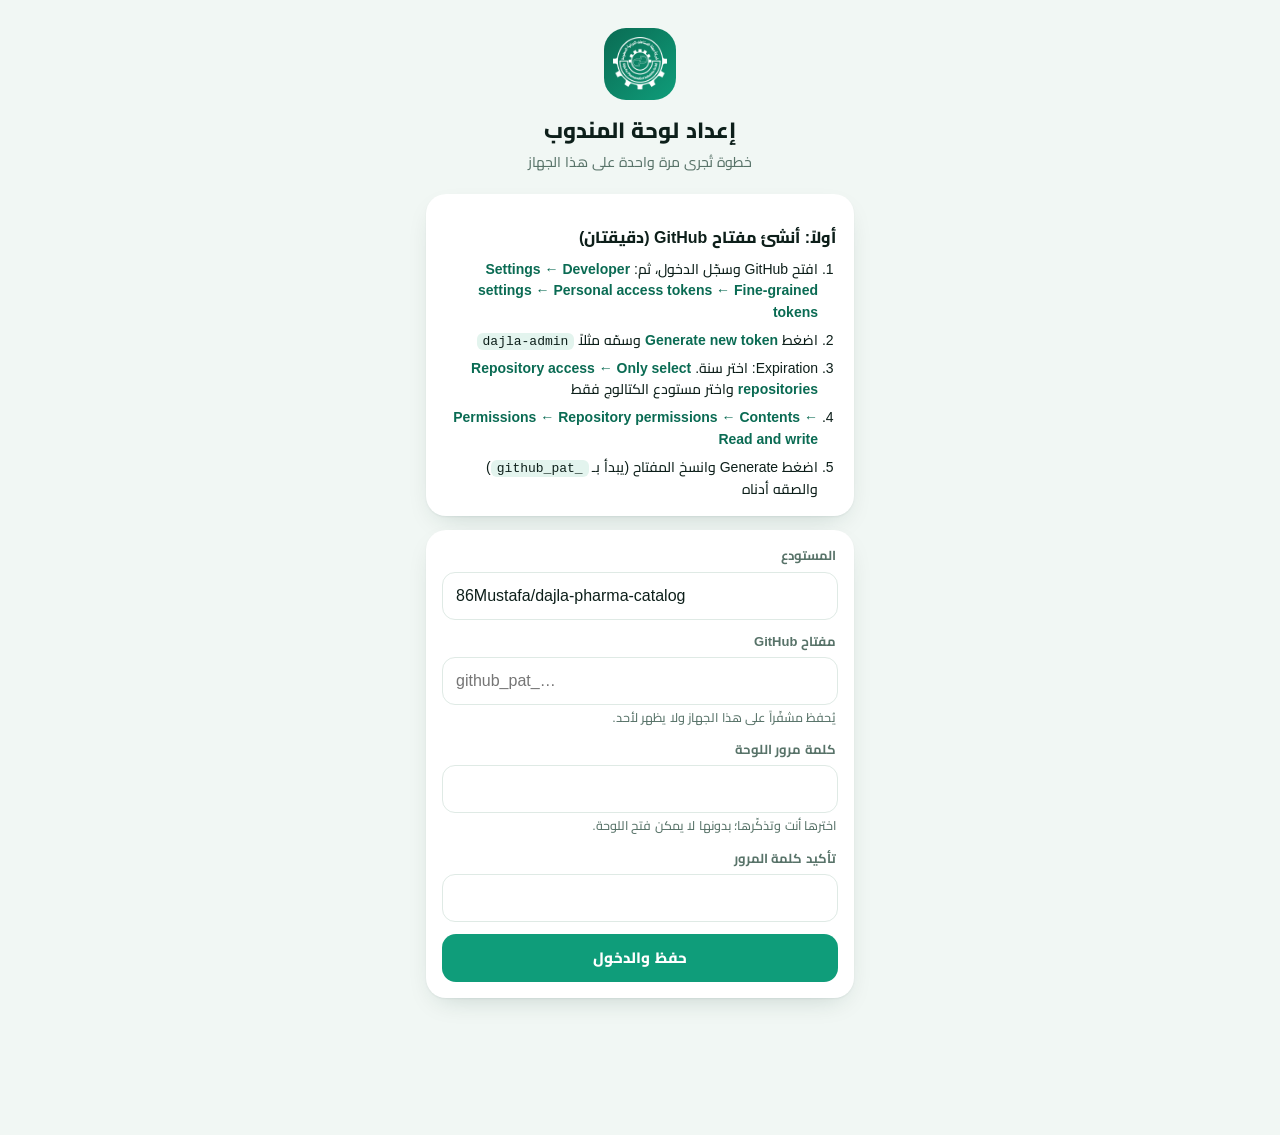
==== admin.html @ e0b0f468 "Add files via upload" ====
<!doctype html>
<html lang="ar" dir="rtl">
<head>
<meta charset="utf-8">
<meta name="viewport" content="width=device-width,initial-scale=1,viewport-fit=cover">
<meta name="robots" content="noindex,nofollow">
<meta name="theme-color" content="#0a6b53">
<meta http-equiv="Content-Security-Policy" content="default-src 'self'; script-src 'self'; style-src 'self' 'unsafe-inline'; img-src 'self' data: blob:; font-src 'self'; connect-src 'self' https://api.github.com; base-uri 'none'; form-action 'none'">
<title>لوحة المندوب</title>
<link rel="icon" type="image/png" href="icons/favicon.png">
<link rel="stylesheet" href="admin.css">
</head>
<body>
<div id="app"></div>
<div id="toast" class="toast" role="status" aria-live="polite"></div>
<script src="admin.js"></script>
</body>
</html>
---- admin.css ----
@font-face{font-family:Cairo;font-weight:200 1000;font-display:swap;src:url(fonts/cairo-arabic.woff2) format("woff2");
  unicode-range:U+0600-06FF,U+0750-077F,U+0870-088E,U+0890-0891,U+0897-08E1,U+08E3-08FF,U+200C-200E,U+2010-2011,U+204F,U+2E41,U+FB50-FDFF,U+FE70-FE74,U+FE76-FEFC}
@font-face{font-family:Cairo;font-weight:200 1000;font-display:swap;src:url(fonts/cairo-latin.woff2) format("woff2");
  unicode-range:U+0000-00FF,U+0131,U+0152-0153,U+02BB-02BC,U+02C6,U+02DA,U+02DC,U+0304,U+0308,U+0329,U+2000-206F,U+20AC,U+2122,U+2191,U+2193,U+2212,U+2215,U+FEFF,U+FFFD}
:root{--brand:#0f9d7a;--brand-d:#0a6b53;--brand-l:#e3f4ee;--accent:#f2661c;--danger:#d23b3b;
  --bg:#f1f7f4;--card:#fff;--ink:#0d1f1a;--muted:#587369;--line:#dfeae5;--shadow:0 1px 2px rgba(8,55,43,.06),0 10px 28px -12px rgba(8,55,43,.22);
  --safe-b:env(safe-area-inset-bottom,0px);color-scheme:light dark}
@media (prefers-color-scheme:dark){:root{--bg:#09130f;--card:#11201a;--ink:#e9f4ef;--muted:#8fb0a4;--line:#1d3329;--brand-l:#173a2f;--shadow:0 1px 2px rgba(0,0,0,.4),0 10px 28px -12px rgba(0,0,0,.6)}}
*{box-sizing:border-box;-webkit-tap-highlight-color:transparent}
[hidden]{display:none!important}
body{margin:0;background:var(--bg);color:var(--ink);font:500 15px/1.55 Cairo,Tajawal,"Segoe UI",Tahoma,sans-serif;padding-bottom:calc(96px + var(--safe-b))}
body.lock{overflow:hidden}
button,input,select,textarea{font:inherit;color:inherit}
button{cursor:pointer;border:0;background:none;padding:0}
h1,h2,h3,p{margin:0}
svg{width:20px;height:20px;fill:none;stroke:currentColor;stroke-width:2;stroke-linecap:round;stroke-linejoin:round}
:focus-visible{outline:3px solid color-mix(in srgb,var(--brand) 55%,transparent);outline-offset:2px;border-radius:10px}
.wrap{max-width:900px;margin:0 auto;padding:0 14px}

/* بوابة الدخول */
.gate{max-width:460px;margin:0 auto;padding:28px 16px}
.gate .logo{width:72px;height:72px;border-radius:22px;margin:0 auto 14px;display:grid;place-items:center;background:linear-gradient(135deg,var(--brand-d),var(--brand))}
.gate .logo img{width:54px;height:54px}
.gate h1{text-align:center;font-size:22px;font-weight:800}
.gate .sub{text-align:center;color:var(--muted);margin:4px 0 20px;font-size:14px}
.box{background:var(--card);border-radius:20px;box-shadow:var(--shadow);padding:16px;margin-bottom:14px}
.steps{margin:0;padding-inline-start:20px;display:flex;flex-direction:column;gap:6px;font-size:14px}
.steps b{color:var(--brand-d)}
.steps code{direction:ltr;unicode-bidi:embed;background:var(--brand-l);padding:1px 6px;border-radius:6px;font-size:13px}
.fld{margin-bottom:12px}
.fld label{display:block;font-size:13px;font-weight:700;margin:0 2px 5px;color:var(--muted)}
.fld input,.fld select,.fld textarea{width:100%;height:48px;border-radius:13px;border:1.5px solid var(--line);background:var(--card);padding:0 13px;font-size:16px;outline:0;transition:.15s}
.fld textarea{height:96px;padding:10px 13px;resize:vertical}
.fld input:focus,.fld select:focus,.fld textarea:focus{border-color:var(--brand);box-shadow:0 0 0 4px color-mix(in srgb,var(--brand) 18%,transparent)}
.fld.bad input,.fld.bad select{border-color:var(--danger)}
.fld small{display:block;color:var(--muted);margin:4px 2px 0;font-size:12.5px}
.ltr{direction:ltr;text-align:left}
.btn{display:inline-flex;align-items:center;justify-content:center;gap:8px;height:48px;padding:0 18px;border-radius:14px;background:var(--brand);color:#fff;font-weight:800;font-size:15px}
.btn.block{width:100%}.btn.ghost{background:var(--card);color:var(--ink);box-shadow:0 0 0 1px var(--line)}
.btn.danger{background:var(--danger)}.btn.sm{height:38px;padding:0 13px;font-size:13.5px;border-radius:11px}
.btn[disabled]{opacity:.5;pointer-events:none}
.link{color:var(--brand-d);font-weight:700;text-decoration:underline;padding:6px}
.err{color:var(--danger);font-size:13.5px;font-weight:700;margin:6px 2px}

/* الترويسة والتبويبات */
.top{background:linear-gradient(135deg,var(--brand-d),var(--brand));color:#fff;padding:14px 16px;border-radius:0 0 22px 22px}
.top-in{max-width:900px;margin:0 auto;display:flex;align-items:center;gap:10px}
.top h1{flex:1;font-size:18px;font-weight:800}
.top a,.top button{color:#fff;font-size:13px;font-weight:700;background:rgba(255,255,255,.18);padding:8px 12px;border-radius:999px;text-decoration:none;display:flex;gap:6px;align-items:center}
.tabs{position:sticky;top:0;z-index:10;display:flex;gap:6px;padding:10px 14px;max-width:900px;margin:0 auto;background:color-mix(in srgb,var(--bg) 90%,transparent);backdrop-filter:blur(12px)}
.tabs button{flex:1;padding:10px 4px;border-radius:13px;background:var(--card);font-weight:800;font-size:13.5px;box-shadow:0 1px 2px rgba(8,55,43,.08);color:var(--muted)}
.tabs button.on{background:var(--brand);color:#fff}
main{max-width:900px;margin:0 auto;padding:4px 14px}
.h2{font-size:16px;font-weight:800;margin:16px 2px 8px}
.row{display:flex;gap:8px;align-items:center}
.grow{flex:1;min-width:0}

/* الأصناف */
.search{display:flex;gap:8px;margin:6px 0 10px}
.search input{flex:1;height:46px;border-radius:13px;border:1.5px solid var(--line);background:var(--card);padding:0 14px;font-size:16px;outline:0;min-width:0}
.chips{display:flex;gap:7px;overflow-x:auto;padding-bottom:6px;scrollbar-width:none}
.chips::-webkit-scrollbar{display:none}
.chip{flex:none;padding:7px 13px;border-radius:999px;background:var(--card);font-weight:700;font-size:13px;box-shadow:0 1px 2px rgba(8,55,43,.08)}
.chip.on{background:var(--brand);color:#fff}
.list{background:var(--card);border-radius:18px;box-shadow:var(--shadow);overflow:hidden}
.item{display:grid;grid-template-columns:48px 1fr auto;gap:10px;align-items:center;padding:9px 12px;border-bottom:1px solid var(--line)}
.item:last-child{border-bottom:0}
.item.off{opacity:.6}
.item img{width:48px;height:48px;object-fit:contain;border-radius:11px;background:var(--brand-l)}
.item .n{font-weight:800;font-size:14px;overflow-wrap:anywhere;line-height:1.35}
.item .m{font-size:12.5px;color:var(--muted)}
.item .m b{color:var(--brand-d);font-weight:800}
.acts{display:flex;gap:6px;align-items:center}
.ib{width:38px;height:38px;border-radius:11px;display:grid;place-items:center;background:var(--brand-l);color:var(--brand-d)}
.ib.del{background:color-mix(in srgb,var(--danger) 12%,transparent);color:var(--danger)}
.sw{position:relative;width:46px;height:26px;border-radius:99px;background:var(--line);transition:.2s;flex:none}
.sw::after{content:"";position:absolute;top:3px;inset-inline-start:3px;width:20px;height:20px;border-radius:50%;background:#fff;transition:.2s;box-shadow:0 1px 3px rgba(0,0,0,.3)}
.sw[aria-checked=true]{background:var(--brand)}
.sw[aria-checked=true]::after{inset-inline-start:23px}
.empty{padding:26px;text-align:center;color:var(--muted)}

/* جدول الأسعار */
.tbl{background:var(--card);border-radius:18px;box-shadow:var(--shadow);overflow-x:auto}
.tr{display:grid;gap:5px;align-items:center;padding:7px 8px;border-bottom:1px solid var(--line);min-width:max-content;width:100%}
.tr.h{position:sticky;top:0;background:var(--brand-l);font-weight:800;font-size:12.5px;color:var(--brand-d);z-index:1}
.tr .nm{font-size:12.5px;font-weight:700;overflow-wrap:anywhere;min-width:0;line-height:1.3}
.tr .nm small{display:block;color:var(--muted);font-weight:600}
.tr input{width:70px;height:38px;border-radius:10px;border:1.5px solid var(--line);background:var(--bg);text-align:center;font-weight:700;font-size:14.5px;outline:0;font-variant-numeric:tabular-nums}
.tr input:focus{border-color:var(--brand);background:var(--card)}
.tr input.ch{border-color:var(--accent);background:color-mix(in srgb,var(--accent) 14%,var(--card))}
.tr input::placeholder{color:var(--muted);opacity:.55}
.bulk{display:grid;grid-template-columns:repeat(auto-fit,minmax(130px,1fr));gap:8px;align-items:end}

/* قوائم صغيرة (عروض / أنواع) */
.rowline{display:flex;gap:8px;align-items:flex-start;margin-bottom:10px}
.rowline .fld{margin:0;flex:1}

/* شريط النشر */
.pub{position:fixed;inset-inline:0;bottom:0;z-index:30;padding:10px 14px calc(10px + var(--safe-b));background:linear-gradient(to top,var(--bg) 60%,transparent)}
.pub-in{max-width:900px;margin:0 auto;display:flex;align-items:center;gap:12px;background:linear-gradient(135deg,#ff9b52,var(--accent));color:#fff;border-radius:18px;padding:10px 12px 10px 14px;box-shadow:0 12px 26px -12px var(--accent)}
.pub-in span{flex:1;font-weight:800;font-size:14.5px}
.pub-in button{background:#fff;color:#b8450e;font-weight:800;padding:10px 16px;border-radius:13px}

/* النوافذ */
.layer{position:fixed;inset:0;z-index:50;display:flex;align-items:flex-end;justify-content:center}
.back{position:absolute;inset:0;background:rgba(5,20,15,.55)}
.modal{position:relative;width:100%;max-width:560px;max-height:92dvh;display:flex;flex-direction:column;background:var(--bg);border-radius:24px 24px 0 0;animation:up .25s ease}
@keyframes up{from{transform:translateY(40px);opacity:0}}
.modal>header{display:flex;align-items:center;justify-content:space-between;padding:14px 16px 6px}
.modal h2{font-size:18px;font-weight:800}
.modal .body{overflow-y:auto;padding:6px 16px 14px}
.modal>footer{display:flex;gap:8px;padding:12px 16px calc(12px + var(--safe-b));background:var(--card);border-radius:20px 20px 0 0}
.modal>footer .btn{flex:1}
.pic{display:flex;gap:12px;align-items:center;margin-bottom:12px}
.pic img{width:84px;height:84px;object-fit:contain;border-radius:16px;background:var(--brand-l)}
.chg{margin:0;padding-inline-start:20px;font-size:14px;display:flex;flex-direction:column;gap:4px}
.warnbox{background:color-mix(in srgb,var(--danger) 10%,var(--card));border-radius:14px;padding:10px 12px;font-size:13.5px;font-weight:600;margin-bottom:10px}
.spin{display:flex;flex-direction:column;align-items:center;gap:12px;padding:40px 16px;color:var(--muted)}
.spin i{width:34px;height:34px;border-radius:50%;border:4px solid var(--line);border-top-color:var(--brand);animation:r .8s linear infinite}
@keyframes r{to{transform:rotate(360deg)}}
.hist{display:flex;gap:8px;align-items:center;padding:9px 0;border-bottom:1px solid var(--line);font-size:13.5px}
.hist:last-child{border:0}.hist small{color:var(--muted);display:block}
.toast{position:fixed;inset-inline:16px;bottom:calc(86px + var(--safe-b));z-index:90;margin:0 auto;width:max-content;max-width:92%;background:#10231c;color:#fff;border-radius:14px;padding:11px 16px;font-size:14px;font-weight:600;box-shadow:0 12px 30px rgba(0,0,0,.35);opacity:0;transform:translateY(12px);pointer-events:none;transition:.22s}
.toast.show{opacity:1;transform:none}
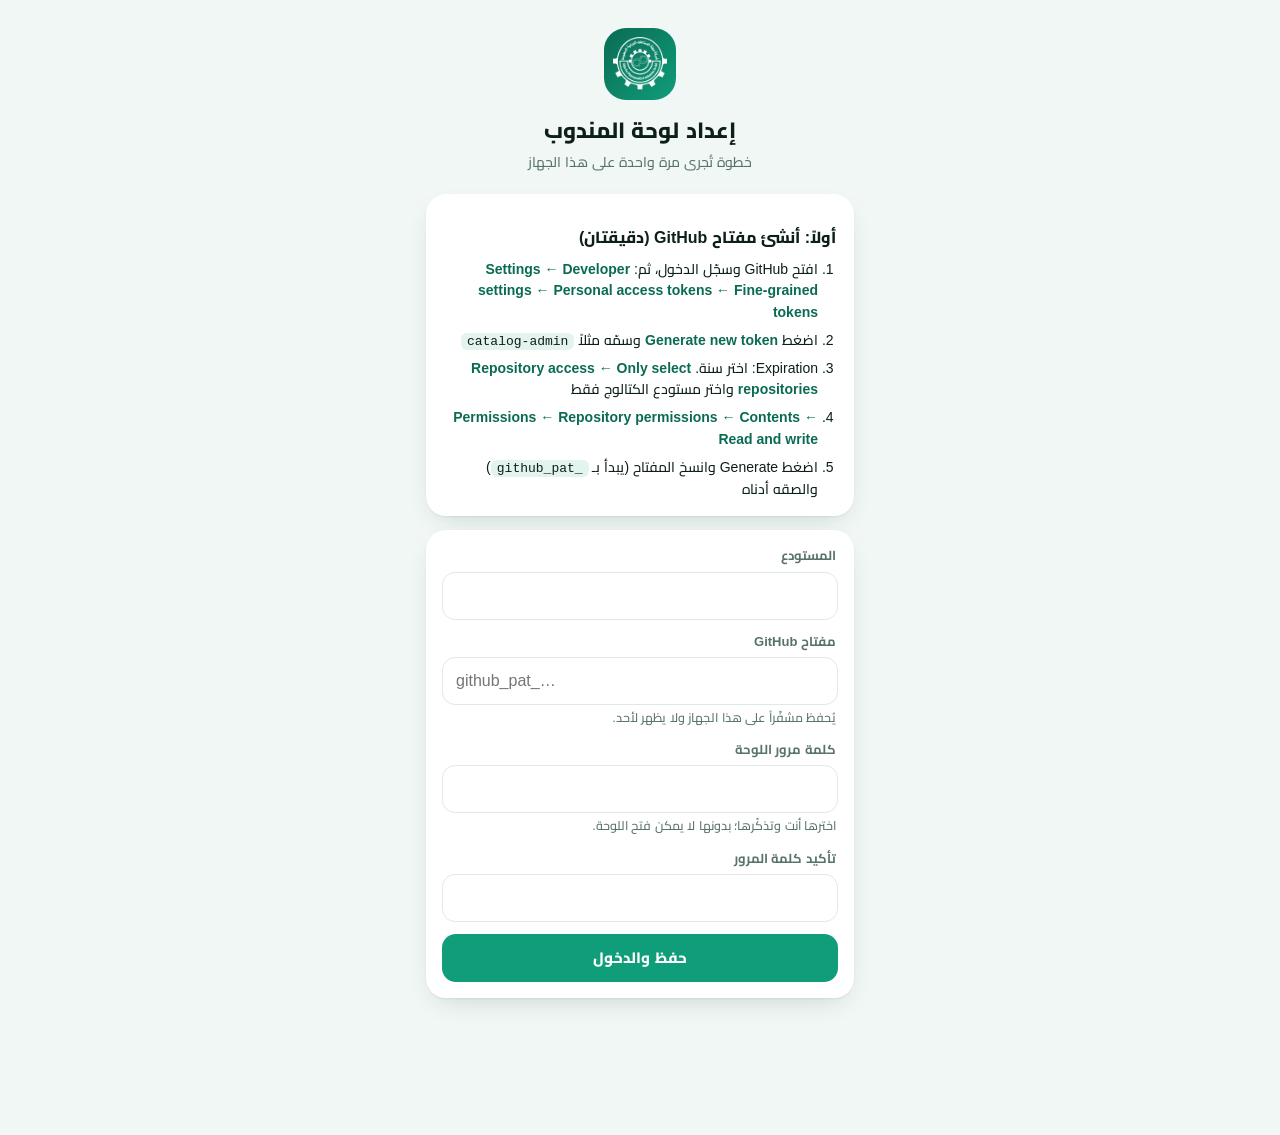
==== commit c1ac6d0e: "Add files via upload" ====
--- a/admin.html
+++ b/admin.html
@@ -5,7 +5,7 @@
 <meta name="viewport" content="width=device-width,initial-scale=1,viewport-fit=cover">
 <meta name="robots" content="noindex,nofollow">
 <meta name="theme-color" content="#0a6b53">
-<meta http-equiv="Content-Security-Policy" content="default-src 'self'; script-src 'self'; style-src 'self' 'unsafe-inline'; img-src 'self' data: blob:; font-src 'self'; connect-src 'self' https://api.github.com; base-uri 'none'; form-action 'none'">
+<meta http-equiv="Content-Security-Policy" content="default-src 'self'; script-src 'self'; style-src 'self' 'unsafe-inline'; img-src 'self' data: blob:; font-src 'self'; connect-src 'self' https://api.github.com https://firestore.googleapis.com https://identitytoolkit.googleapis.com https://securetoken.googleapis.com; base-uri 'none'; form-action 'none'">
 <title>لوحة المندوب</title>
 <link rel="icon" type="image/png" href="icons/favicon.png">
 <link rel="stylesheet" href="admin.css">
@@ -13,6 +13,8 @@
 <body>
 <div id="app"></div>
 <div id="toast" class="toast" role="status" aria-live="polite"></div>
+<script src="orders-api.js"></script>
 <script src="admin.js"></script>
+<script src="orders.js"></script>
 </body>
 </html>
--- a/admin.css
+++ b/admin.css
@@ -47,8 +47,8 @@
 .top-in{max-width:900px;margin:0 auto;display:flex;align-items:center;gap:10px}
 .top h1{flex:1;font-size:18px;font-weight:800}
 .top a,.top button{color:#fff;font-size:13px;font-weight:700;background:rgba(255,255,255,.18);padding:8px 12px;border-radius:999px;text-decoration:none;display:flex;gap:6px;align-items:center}
-.tabs{position:sticky;top:0;z-index:10;display:flex;gap:6px;padding:10px 14px;max-width:900px;margin:0 auto;background:color-mix(in srgb,var(--bg) 90%,transparent);backdrop-filter:blur(12px)}
-.tabs button{flex:1;padding:10px 4px;border-radius:13px;background:var(--card);font-weight:800;font-size:13.5px;box-shadow:0 1px 2px rgba(8,55,43,.08);color:var(--muted)}
+.tabs{position:sticky;top:0;z-index:10;display:flex;gap:6px;overflow-x:auto;scrollbar-width:none;padding:10px 14px;max-width:900px;margin:0 auto;background:color-mix(in srgb,var(--bg) 90%,transparent);backdrop-filter:blur(12px)}
+.tabs button{flex:1 0 auto;padding:10px 12px;border-radius:13px;background:var(--card);font-weight:800;font-size:13.5px;box-shadow:0 1px 2px rgba(8,55,43,.08);color:var(--muted)}
 .tabs button.on{background:var(--brand);color:#fff}
 main{max-width:900px;margin:0 auto;padding:4px 14px}
 .h2{font-size:16px;font-weight:800;margin:16px 2px 8px}
@@ -122,3 +122,31 @@
 .hist:last-child{border:0}.hist small{color:var(--muted);display:block}
 .toast{position:fixed;inset-inline:16px;bottom:calc(86px + var(--safe-b));z-index:90;margin:0 auto;width:max-content;max-width:92%;background:#10231c;color:#fff;border-radius:14px;padding:11px 16px;font-size:14px;font-weight:600;box-shadow:0 12px 30px rgba(0,0,0,.35);opacity:0;transform:translateY(12px);pointer-events:none;transition:.22s}
 .toast.show{opacity:1;transform:none}
+
+/* ===== الطلبات والمرتجعات ===== */
+.oc-sum{display:grid;grid-template-columns:repeat(3,1fr);gap:8px;margin-bottom:12px}
+.tile{background:var(--card);border-radius:16px;padding:10px 6px;text-align:center;box-shadow:var(--shadow);border-bottom:4px solid var(--c,var(--line));display:flex;flex-direction:column;gap:2px}
+.tile b{font-size:20px;font-weight:900}.tile span{font-size:12px;color:var(--muted);font-weight:700}
+.tile.on{outline:3px solid var(--c);outline-offset:-1px}.tile.static{border-bottom-color:var(--brand)}
+.oc-list{display:grid;gap:10px}
+.oc{background:var(--card);border-radius:18px;padding:12px 14px;box-shadow:var(--shadow);cursor:pointer}
+.oc-h{display:flex;align-items:center;gap:8px;flex-wrap:wrap}.oc-h b{font-size:16px}
+.oc-n{font-weight:800;margin-top:6px}.oc-m{font-size:12.5px;color:var(--muted);margin-top:2px}
+.oc-hold{margin-top:6px;font-size:13px;background:#fdecec;color:#a02020;border-radius:10px;padding:6px 10px}
+.oc-empty{text-align:center;color:var(--muted);padding:30px 8px}
+.oc-it{margin:6px 0 0;padding:0 18px;font-size:13.5px}
+.oc-err{border:2px dashed #d97706;display:flex;gap:10px;align-items:center;justify-content:space-between;flex-wrap:wrap;margin-bottom:10px}
+.ord-st{color:#fff;font-size:12.5px;font-weight:800;padding:3px 10px;border-radius:999px}
+.oi{display:flex;align-items:center;gap:10px;background:var(--card);border-radius:14px;padding:8px 12px;margin-bottom:6px;box-shadow:0 1px 2px rgba(8,55,43,.08)}
+.oi-n{flex:1;min-width:0}.oi-n b{display:block;font-size:14px}.oi-n small{color:var(--muted)}
+.oi input{width:78px;height:42px;border-radius:11px;border:1.5px solid var(--line);background:var(--bg);text-align:center;font-size:16px;font-weight:800}
+.oi-head{display:flex;align-items:center;justify-content:space-between;margin:10px 0 6px}
+.acts{display:grid;grid-template-columns:repeat(auto-fit,minmax(130px,1fr));gap:8px;margin-top:10px}
+.ord-tl{padding:0 20px;font-size:13px;line-height:1.9}.ord-tl small{color:var(--muted)}
+.btn.danger-t{color:var(--danger)}
+.lnk{color:var(--brand-d);font-weight:800}
+.rl{background:var(--card);border-radius:14px;padding:8px;margin-bottom:8px;box-shadow:0 1px 2px rgba(8,55,43,.08);display:grid;gap:6px}
+.rl-1{display:flex;gap:6px}.rl-1 input{flex:1}
+.rl-2{display:grid;grid-template-columns:70px 1fr;gap:6px}.rl-2 select{grid-column:1/-1}
+.rl input,.rl select{height:42px;border-radius:11px;border:1.5px solid var(--line);background:var(--bg);padding:0 10px;font-size:15px;width:100%}
+.modal input[type=date]{width:100%;height:48px;border-radius:13px;border:1.5px solid var(--line);background:var(--card);padding:0 13px;font-size:16px}
